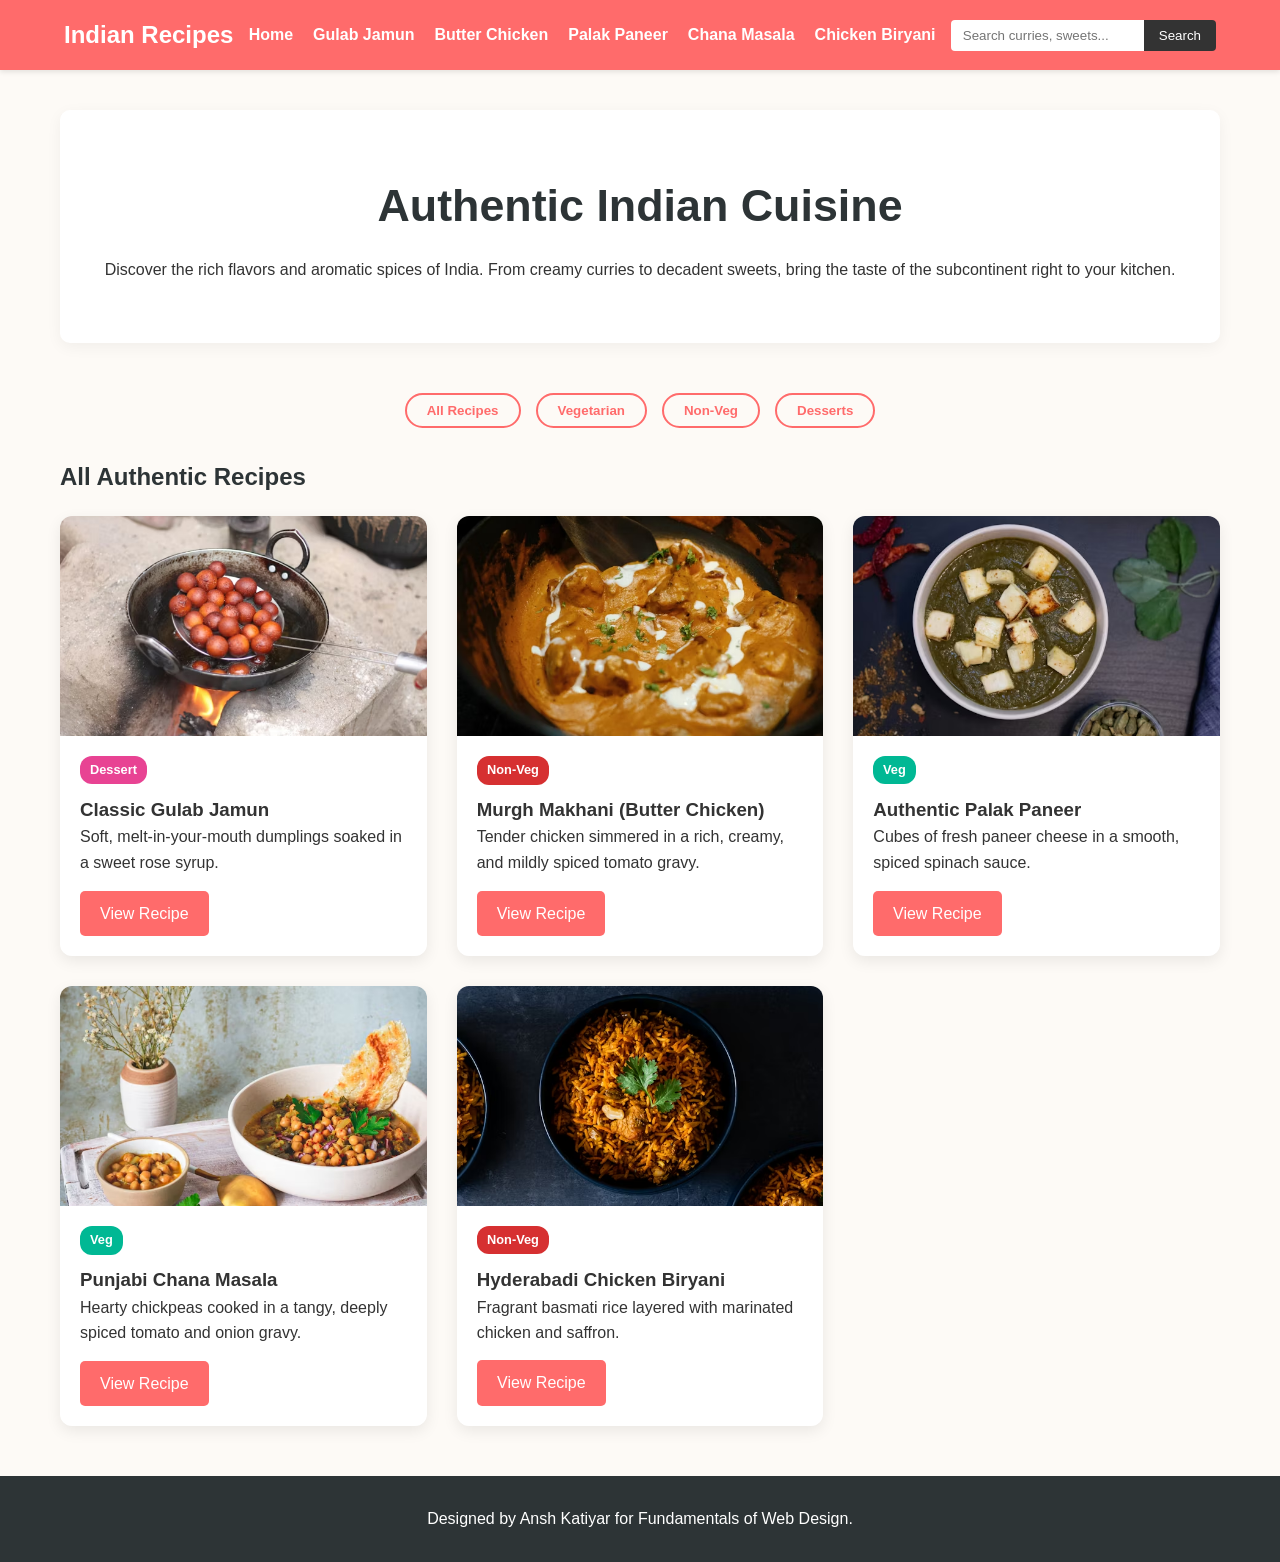
==== index.html @ 839e6054 "first commit" ====
<!DOCTYPE html>
<html lang="en">
<head>
    <meta charset="UTF-8">
    <meta name="viewport" content="width=device-width, initial-scale=1.0">
    <title>Delicious Recipes</title>
    <link rel="stylesheet" href="css/style.css"> 
</head>
<body>

    <header>
        <a href="index.html" class="logo">Indian Recipes</a>
        <nav>
            <ul>
                <li><a href="index.html">Home</a></li>
                <li><a href="recipe1.html">Gulab Jamun</a></li>
                <li><a href="recipe2.html">Butter Chicken</a></li>
                <li><a href="recipe3.html">Palak Paneer</a></li>
                <li><a href="recipe4.html">Chana Masala</a></li>
                <li><a href="recipe5.html">Chicken Biryani</a></li>
            </ul>
        </nav>
        <div class="search-container">
            <input type="text" placeholder="Search curries, sweets...">
            <button type="button">Search</button>
        </div>
    </header>

    <div class="container">
        <section class="hero animate-fade">
            <h1>Authentic Indian Cuisine</h1>
            <p>Discover the rich flavors and aromatic spices of India. From creamy curries to decadent sweets, bring the taste of the subcontinent right to your kitchen.</p>
        </section>

        <div class="category-filters animate-fade">
            <button class="cat-btn">All Recipes</button>
            <button class="cat-btn">Vegetarian</button>
            <button class="cat-btn">Non-Veg</button>
            <button class="cat-btn">Desserts</button>
        </div>

        <h2 style="margin-bottom: 20px; color: #2d3436;">All Authentic Recipes</h2>
        
        <div class="recipe-grid">
            
            <div class="card animate-fade">
                <img src="/images/gulab-jamun.avif" width="600" alt="Gulab Jamun">
                <div class="card-content">
                    <span class="badge dessert">Dessert</span>
                    <h3>Classic Gulab Jamun</h3>
                    <p>Soft, melt-in-your-mouth dumplings soaked in a sweet rose syrup.</p>
                    <a href="recipe1.html" class="btn-primary">View Recipe</a>
                </div>
            </div>

            <div class="card animate-fade">
                <img src="/images/butter-chicken.avif" width="600" alt="Butter Chicken">
                <div class="card-content">
                    <span class="badge non-veg">Non-Veg</span>
                    <h3>Murgh Makhani (Butter Chicken)</h3>
                    <p>Tender chicken simmered in a rich, creamy, and mildly spiced tomato gravy.</p>
                    <a href="recipe2.html" class="btn-primary">View Recipe</a>
                </div>
            </div>

            <div class="card animate-fade">
                <img src="/images/palak-paneer.avif" width="600" alt="Palak Paneer">
                <div class="card-content">
                    <span class="badge veg">Veg</span>
                    <h3>Authentic Palak Paneer</h3>
                    <p>Cubes of fresh paneer cheese in a smooth, spiced spinach sauce.</p>
                    <a href="recipe3.html" class="btn-primary">View Recipe</a>
                </div>
            </div>

            <div class="card animate-fade">
                <img src="/images/chana masala.avif" width="600" alt="Chana Masala">
                <div class="card-content">
                    <span class="badge veg">Veg</span>
                    <h3>Punjabi Chana Masala</h3>
                    <p>Hearty chickpeas cooked in a tangy, deeply spiced tomato and onion gravy.</p>
                    <a href="recipe4.html" class="btn-primary">View Recipe</a>
                </div>
            </div>

            <div class="card animate-fade">
                <img src="/images/chicken-biryani.avif" width="600" alt="Chicken Biryani">
                <div class="card-content">
                    <span class="badge non-veg">Non-Veg</span>
                    <h3>Hyderabadi Chicken Biryani</h3>
                    <p>Fragrant basmati rice layered with marinated chicken and saffron.</p>
                    <a href="recipe5.html" class="btn-primary">View Recipe</a>
                </div>
            </div>

        </div>
    </div>

    <footer>
        <p>Designed by Ansh Katiyar for Fundamentals of Web Design.</p>
    </footer>

</body>
</html>
---- css/style.css ----
* {
    margin: 0;
    padding: 0;
    box-sizing: border-box;
}

body {
    font-family: 'Segoe UI', Tahoma, Geneva, Verdana, sans-serif;
    line-height: 1.6;
    color: #333;
    background-color: #fdfaf6;
}
@keyframes fadeInSlideUp {
    from {
        opacity: 0;
        transform: translateY(20px);
    }
    to {
        opacity: 1;
        transform: translateY(0);
    }
}

.animate-fade {
    animation: fadeInSlideUp 0.8s ease-out forwards;
}
header {
    background-color: #ff6b6b;
    padding: 1rem 5%;
    display: flex; 
    justify-content: space-between;
    align-items: center;
    position: sticky;
    top: 0;
    z-index: 100;
    box-shadow: 0 2px 5px rgba(0,0,0,0.1);
}

.logo {
    color: white;
    text-decoration: none;
    font-size: 1.5rem;
    font-weight: bold;
}

nav ul {
    list-style: none;
    display: flex;
    gap: 20px;
}

nav a {
    color: white;
    text-decoration: none;
    font-weight: bold;
    transition: color 0.3s;
}

nav a:hover {
    color: #ffeaa7; 
}
.search-container {
    display: flex;
}

.search-container input {
    padding: 8px 12px;
    border: none;
    border-radius: 4px 0 0 4px;
    outline: none;
}

.search-container button {
    padding: 8px 15px;
    background-color: #333;
    color: white;
    border: none;
    border-radius: 0 4px 4px 0;
    cursor: pointer;
    transition: background-color 0.3s;
}

.search-container button:hover {
    background-color: #555;
}
.container {
    max-width: 1200px;
    margin: 40px auto;
    padding: 0 20px;
}
.hero {
    text-align: center;
    padding: 60px 20px;
    background-color: white;
    border-radius: 10px;
    box-shadow: 0 4px 15px rgba(0,0,0,0.05);
    margin-bottom: 50px;
}

.hero h1 {
    font-size: 2.8rem;
    color: #2d3436;
    margin-bottom: 15px;
}
.category-filters {
    display: flex;
    justify-content: center;
    gap: 15px;
    margin-bottom: 30px;
}

.cat-btn {
    padding: 8px 20px;
    border: 2px solid #ff6b6b;
    background: transparent;
    color: #ff6b6b;
    border-radius: 20px;
    font-weight: bold;
    cursor: pointer;
    transition: all 0.3s;
}

.cat-btn:hover {
    background: #ff6b6b;
    color: white;
}
.recipe-grid {
    display: grid; 
    grid-template-columns: repeat(auto-fit, minmax(300px, 1fr));
    gap: 30px;
}

.card {
    background: white;
    border-radius: 12px;
    overflow: hidden;
    box-shadow: 0 5px 15px rgba(0,0,0,0.08);
    transition: transform 0.3s ease, box-shadow 0.3s ease;
    opacity: 0;
}
.card:nth-child(1) { animation-delay: 0.1s; }
.card:nth-child(2) { animation-delay: 0.3s; }
.card:nth-child(3) { animation-delay: 0.5s; }

.card:hover {
    transform: translateY(-8px);
    box-shadow: 0 10px 25px rgba(0,0,0,0.15);
}

.card img {
    width: 100%;
    height: 220px;
    object-fit: cover;
    display: block;
}

.card-content {
    padding: 20px;
}

.badge {
    display: inline-block;
    padding: 4px 10px;
    font-size: 0.8rem;
    border-radius: 12px;
    color: white;
    margin-bottom: 10px;
    font-weight: bold;
}
.badge.veg { background-color: #00b894; }
.badge.non-veg { background-color: #d63031; }
.badge.dessert { background-color: #e84393; }

.btn-primary {
    display: inline-block;
    margin-top: 15px;
    padding: 10px 20px;
    background-color: #ff6b6b;
    color: white;
    text-decoration: none;
    border-radius: 5px;
    transition: 0.3s;
}

.btn-primary:hover {
    background-color: #ee5253;
}
.recipe-detail {
    background: white;
    border-radius: 12px;
    box-shadow: 0 5px 15px rgba(0,0,0,0.05);
    overflow: hidden;
}

.recipe-header {
    text-align: center;
    padding: 40px 20px;
    background-color: #ffeaa7;
}

.recipe-meta {
    display: flex;
    justify-content: center;
    gap: 20px;
    margin-top: 15px;
    font-weight: bold;
    color: #2d3436;
}

.recipe-body {
    display: grid;
    grid-template-columns: 1fr 2fr;
    gap: 40px;
    padding: 40px;
}

.recipe-img-large {
    width: 100%;
    border-radius: 8px;
    box-shadow: 0 4px 10px rgba(0,0,0,0.1);
}

.ingredients-box {
    background: #fdfaf6;
    padding: 20px;
    border-radius: 8px;
    border-left: 4px solid #ff6b6b;
}

.ingredients-box ul {
    margin-left: 20px;
    margin-top: 10px;
}

.ingredients-box li {
    margin-bottom: 8px;
}

.instructions-box ol {
    margin-left: 20px;
    margin-top: 10px;
}

.instructions-box li {
    margin-bottom: 15px;
    line-height: 1.8;
}
footer {
    text-align: center;
    padding: 30px;
    background-color: #2d3436;
    color: white;
    margin-top: 50px;
}
@media (max-width: 768px) {
    header {
        flex-direction: column;
        gap: 15px;
    }
    
    .recipe-body {
        grid-template-columns: 1fr;
        padding: 20px;
    }
}
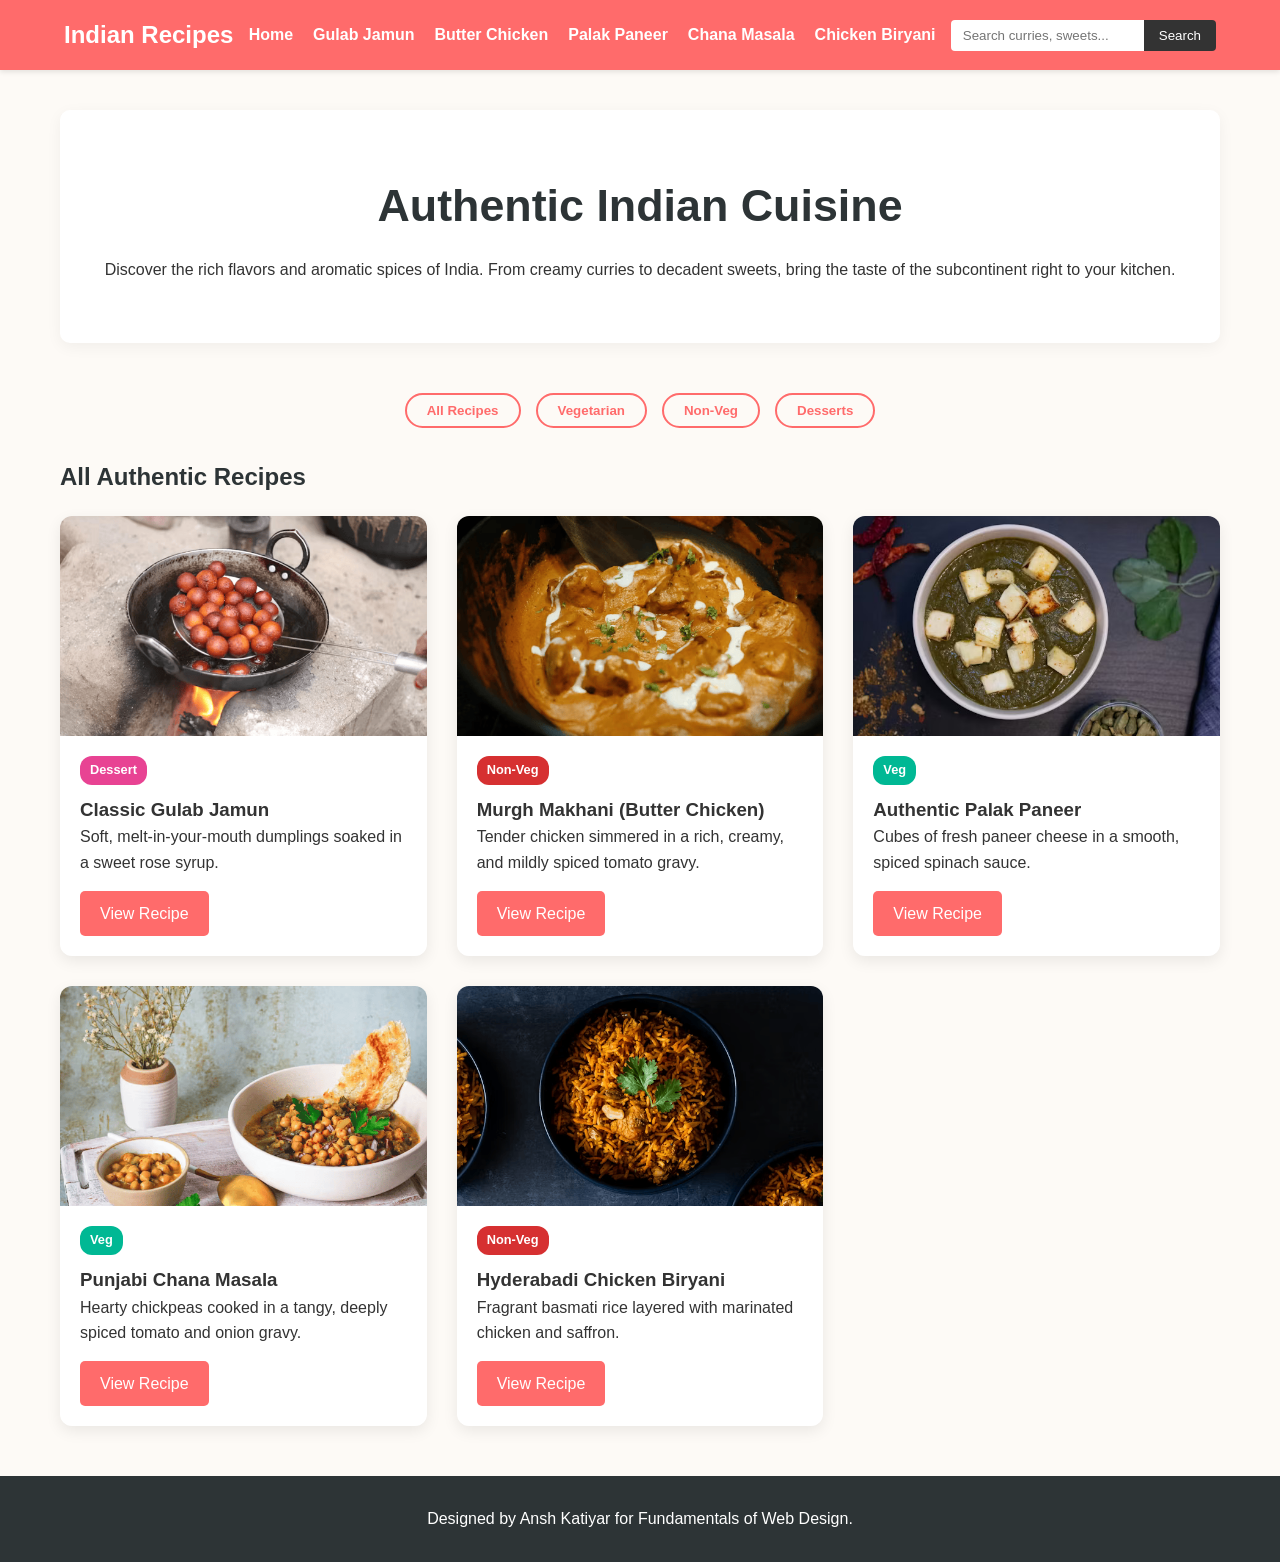
==== commit 826ea0b7: "." ====
--- a/index.html
+++ b/index.html
@@ -44,7 +44,7 @@
         <div class="recipe-grid">
             
             <div class="card animate-fade">
-                <img src="/images/gulab-jamun.avif" width="600" alt="Gulab Jamun">
+                <img src="/images/gulab-jamun.png" width="600" alt="Gulab Jamun">
                 <div class="card-content">
                     <span class="badge dessert">Dessert</span>
                     <h3>Classic Gulab Jamun</h3>
@@ -54,7 +54,7 @@
             </div>
 
             <div class="card animate-fade">
-                <img src="/images/butter-chicken.avif" width="600" alt="Butter Chicken">
+                <img src="/images/butter-chicken.png" width="600" alt="Butter Chicken">
                 <div class="card-content">
                     <span class="badge non-veg">Non-Veg</span>
                     <h3>Murgh Makhani (Butter Chicken)</h3>
@@ -64,7 +64,7 @@
             </div>
 
             <div class="card animate-fade">
-                <img src="/images/palak-paneer.avif" width="600" alt="Palak Paneer">
+                <img src="/images/palak-paneer.jpg" width="600" alt="Palak Paneer">
                 <div class="card-content">
                     <span class="badge veg">Veg</span>
                     <h3>Authentic Palak Paneer</h3>
@@ -74,7 +74,7 @@
             </div>
 
             <div class="card animate-fade">
-                <img src="/images/chana masala.avif" width="600" alt="Chana Masala">
+                <img src="/images/chana masala.png" width="600" alt="Chana Masala">
                 <div class="card-content">
                     <span class="badge veg">Veg</span>
                     <h3>Punjabi Chana Masala</h3>
@@ -84,7 +84,7 @@
             </div>
 
             <div class="card animate-fade">
-                <img src="/images/chicken-biryani.avif" width="600" alt="Chicken Biryani">
+                <img src="/images/chicken-biryani.png" width="600" alt="Chicken Biryani">
                 <div class="card-content">
                     <span class="badge non-veg">Non-Veg</span>
                     <h3>Hyderabadi Chicken Biryani</h3>
